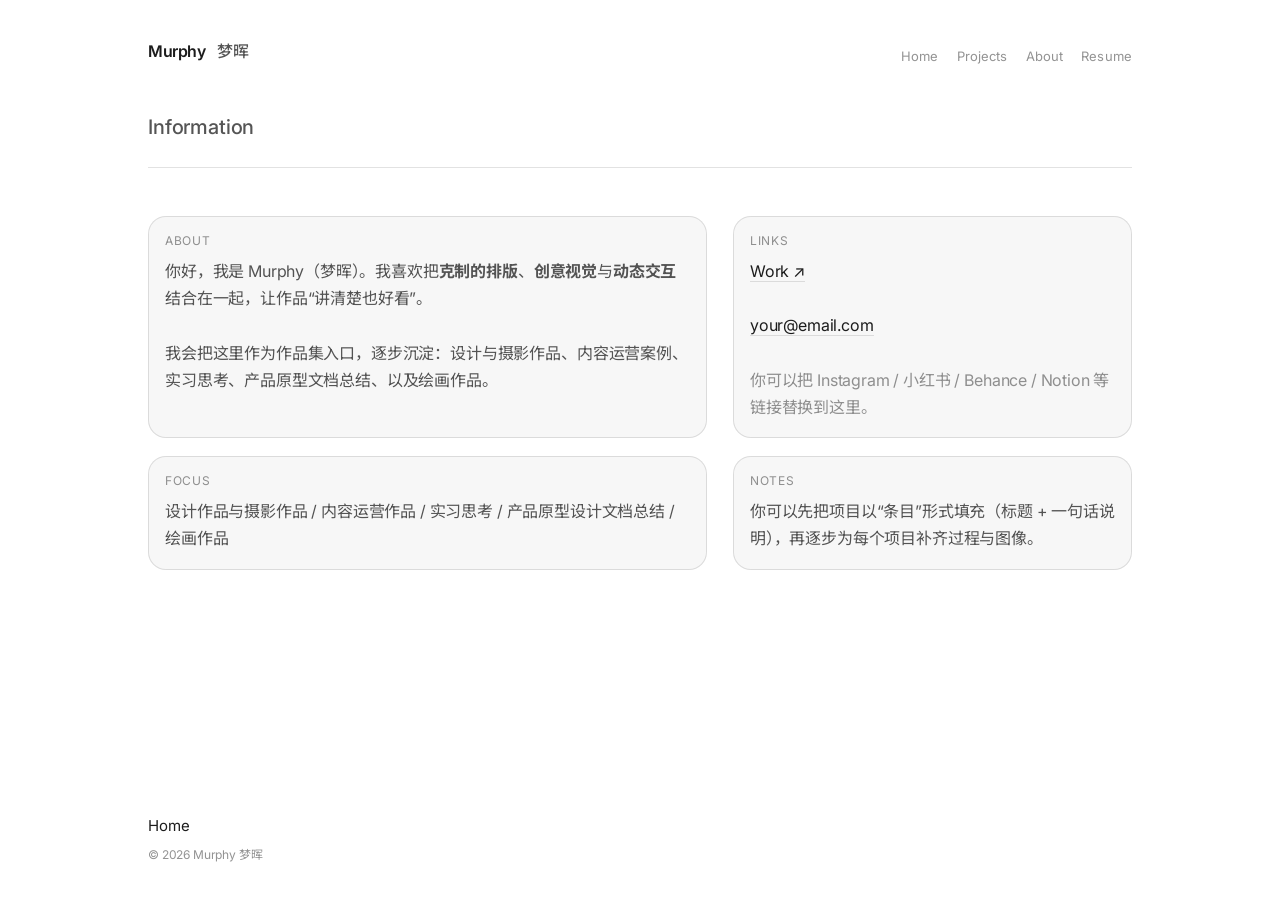
==== info.html @ 7d59a3fa "Add files via upload upload portfolio" ====
<!doctype html>
<html lang="zh-CN">
  <head>
    <meta charset="utf-8" />
    <meta name="viewport" content="width=device-width, initial-scale=1" />
    <title>Information — Murphy 梦晖</title>
    <meta name="description" content="Murphy 梦晖 — Information / 简介与联系" />
    <link rel="icon" href="./favicon.svg" type="image/svg+xml" />
    <link rel="preconnect" href="https://fonts.googleapis.com" />
    <link rel="preconnect" href="https://fonts.gstatic.com" crossorigin />
    <link
      href="https://fonts.googleapis.com/css2?family=Bebas+Neue&family=Inter:wght@300;400;500;600&family=Noto+Sans+SC:wght@300;400;500;600&display=swap"
      rel="stylesheet"
    />
    <link rel="stylesheet" href="./styles.css" />
  </head>
  <body data-page="info">
    <div class="cursor" id="cursor" aria-hidden="true"></div>
    <div class="pageFade" id="pageFade" aria-hidden="true"></div>

    <main class="shell">
      <header class="top">
        <div class="brand">
          <a class="brandLink magnetic" href="./index.html" data-cursor="hover">
            <span class="brandEn">Murphy</span>
            <span class="brandZh">梦晖</span>
          </a>
        </div>
        <nav class="topNav" aria-label="Primary">
          <a class="magnetic" data-cursor="hover" href="./index.html">Home</a>
          <a class="magnetic" data-cursor="hover" href="./work.html">Projects</a>
          <a class="magnetic" data-cursor="hover" href="./index.html#about">About</a>
          <a class="magnetic" data-cursor="hover" href="./resume.html">Resume</a>
        </nav>
      </header>

      <div class="pageTitle">Information</div>
      <div class="hr"></div>

      <section class="projectGrid" aria-label="About cards">
        <div class="card">
          <div class="cardTitle">ABOUT</div>
          <p>
            你好，我是 Murphy（梦晖）。我喜欢把<strong>克制的排版</strong>、<strong>创意视觉</strong>与<strong>动态交互</strong>结合在一起，让作品“讲清楚也好看”。
            <br /><br />
            我会把这里作为作品集入口，逐步沉淀：设计与摄影作品、内容运营案例、实习思考、产品原型文档总结、以及绘画作品。
          </p>
        </div>

        <div class="card">
          <div class="cardTitle">LINKS</div>
          <p>
            <a class="magnetic" data-cursor="hover" href="./work.html">Work ↗</a>
            <br /><br />
            <a class="magnetic" data-cursor="hover" href="mailto:your@email.com">your@email.com</a>
            <br /><br />
            <span style="color: var(--dim)">你可以把 Instagram / 小红书 / Behance / Notion 等链接替换到这里。</span>
          </p>
        </div>

        <div class="card">
          <div class="cardTitle">FOCUS</div>
          <p>
            设计作品与摄影作品 / 内容运营作品 / 实习思考 / 产品原型设计文档总结 / 绘画作品
          </p>
        </div>

        <div class="card">
          <div class="cardTitle">NOTES</div>
          <p>
            你可以先把项目以“条目”形式填充（标题 + 一句话说明），再逐步为每个项目补齐过程与图像。
          </p>
        </div>
      </section>

      <footer class="footer">
        <a class="navItem magnetic" href="./index.html" data-cursor="hover">Home</a>
        <div style="height: 10px"></div>
        <span>© <span id="year"></span> Murphy 梦晖</span>
      </footer>
    </main>

    <script src="./projects.js"></script>
    <script src="./main.js"></script>
  </body>
</html>
---- styles.css ----
:root{
  /* 参考 Field Day Sound：温和浅底 + 高对比黑字 + 霓虹强调色 */
  /* 稍微更“白”一点 */
  --bg: #ffffff;
  --fg: rgba(19,19,19,.96);
  --muted: rgba(19,19,19,.72);
  --dim: rgba(19,19,19,.46);
  --hair: rgba(19,19,19,.12);
  --accent: #ff49f6;
  --shadow: rgba(0,0,0,.18);
  --radius: 18px;
  --max: 1040px;
  --pad: 28px;
  --display: "Bebas Neue";
}

*{ box-sizing: border-box; }
html,body{ height:100%; }
body{
  margin:0;
  color: var(--fg);
  background: var(--bg);
  font-family: Inter, "Noto Sans SC", system-ui, -apple-system, Segoe UI, Roboto, Helvetica, Arial, sans-serif;
  letter-spacing: -0.01em;
  overflow-x:hidden;
}

/* 纯白背景：去掉弥散/噪点效果 */
body::before{ content:none; }
body::after{ content:none; }

.shell{
  max-width: var(--max);
  margin: 0 auto;
  padding: clamp(18px, 2.8vw, var(--pad));
  min-height: 100vh;
  display:flex;
  flex-direction:column;
}

.top{
  padding-top: 10px;
  display:flex;
  justify-content:space-between;
  align-items:flex-start;
  gap: 18px;
}

.brandLink{
  color: var(--fg);
  text-decoration:none;
  display:inline-flex;
  gap: 12px;
  align-items:baseline;
  border-bottom: 1px solid transparent;
  padding-bottom: 6px;
  transition: border-color .25s ease;
}
.brandLink:hover{ border-color: var(--hair); }
.brandEn{
  font-weight: 600;
  letter-spacing:-0.03em;
}
.brandZh{
  font-weight: 500;
  color: var(--muted);
}

.topNav{
  display:flex;
  gap: 18px;
  align-items:baseline;
  flex-wrap:wrap;
  justify-content:flex-end;
  padding-top: 4px;
}
.topNav a{
  color: var(--dim);
  text-decoration:none;
  font-size: 13px;
  letter-spacing: 0.01em;
  padding: 6px 0;
  border-bottom: 1px solid transparent;
  transition: color .2s ease, border-color .2s ease;
}
.topNav a:hover{
  color: var(--muted);
  border-bottom-color: var(--hair);
}
.topNav a[aria-current="page"]{
  color: var(--fg);
  border-bottom-color: rgba(19,19,19,.22);
}

.hero{ padding: clamp(34px, 7vw, 82px) 0 26px; }
.feed{ padding-top: 12px; }
.feedSection{
  padding: clamp(26px, 5vw, 64px) 0;
}
.embeddedProjects .workList{
  margin-top: 18px;
}
.embeddedProjects .catWall{
  padding-top: 6px;
}

/* Home Projects: hover 即出现图片预览的“版块卡片” */
.projCards{
  margin-top: 18px;
  display:grid;
  grid-template-columns: repeat(12, 1fr);
  gap: 16px;
}
.projCard{
  grid-column: span 6;
  display:block;
  text-decoration:none;
  color: var(--fg);
  border: 1px solid var(--hair);
  border-radius: var(--radius);
  background: #fff;
  overflow:hidden;
  transition: transform .35s cubic-bezier(.2,.9,.2,1), box-shadow .35s ease, border-color .35s ease;
}
.projCard:hover{
  transform: translateY(-2px);
  box-shadow: 0 26px 80px rgba(0,0,0,.14);
  border-color: rgba(19,19,19,.18);
}
.projMedia{
  height: 220px;
  background: linear-gradient(135deg, rgba(255,73,246,.14), rgba(40,120,255,.10));
  background-size: cover;
  background-position: center;
  opacity: 0;
  transform: scale(1.03);
  transition: opacity .22s ease, transform .5s cubic-bezier(.2,.9,.2,1);
}
.projCard:hover .projMedia{
  opacity: 1;
  transform: scale(1);
}
.projBody{
  padding: 14px 14px 16px;
  display:flex;
  flex-direction:column;
  gap: 8px;
}
.projTitle{
  font-size: 18px;
  letter-spacing: -0.02em;
  line-height: 1.25;
}
.projMeta{
  color: var(--dim);
  font-size: 12px;
  display:flex;
  gap: 10px;
  flex-wrap:wrap;
}
.projPill{
  border: 1px solid var(--hair);
  border-radius: 999px;
  padding: 5px 10px;
  background: rgba(19,19,19,.02);
}
@media (max-width: 860px){
  .projCard{ grid-column: span 12; }
  .projMedia{ height: 200px; }
}
.kicker{
  color: var(--dim);
  letter-spacing: .08em;
  text-transform: uppercase;
  font-size: 11px;
  margin-bottom: 18px;
}
.sectionTitle{
  display:flex;
  gap: 12px;
  align-items:baseline;
  font-size: 18px;
  color: var(--muted);
  letter-spacing: -0.02em;
}
.sectionHint{
  color: var(--dim);
  font-size: 12px;
}
.homeLinks{
  display:flex;
  flex-wrap:wrap;
  gap: 16px 18px;
  margin-top: 24px;
}
.heroTitle{
  margin:0;
  font-family: var(--display), Inter, "Noto Sans SC", system-ui, sans-serif;
  font-weight: 400;
  letter-spacing: -0.02em;
  line-height: .78;
}
.heroTitle .line{
  display:block;
  opacity:0;
  transform: translateY(10px);
}
.heroName{
  font-size: clamp(86px, 14vw, 198px);
  text-transform: uppercase;
}
.heroNameZh{
  margin-top: 10px;
  font-family: Inter, "Noto Sans SC", system-ui, sans-serif;
  font-weight: 500;
  letter-spacing: -0.06em;
  line-height: 1.0;
  font-size: clamp(34px, 5.2vw, 64px);
  text-transform: none;
}
.heroSub{
  margin: 18px 0 0;
  max-width: 56ch;
  color: var(--muted);
  line-height: 1.6;
  font-size: 16px;
}
.accent{ color: var(--fg); }

.nav{
  display:flex;
  flex-direction:column;
  gap: 14px;
  margin-top: 26px;
}
.navItem{
  color: var(--fg);
  text-decoration:none;
  font-size: 15px;
  width: fit-content;
  padding: 6px 0;
  border-bottom: 1px solid transparent;
  transition: border-color .25s ease, color .25s ease;
}
.navItem:hover{
  border-color: var(--hair);
  color: rgba(19,19,19,.98);
}

.footer{
  margin-top:auto;
  padding: 26px 0 10px;
  color: var(--dim);
  font-size: 12px;
}

/* Shared page bits */
.pageTitle{
  margin: 44px 0 10px;
  font-size: 20px;
  font-weight: 500;
  color: var(--muted);
}
.hr{
  height:1px;
  background: var(--hair);
  margin: 18px 0 26px;
}

/* Work page */
.filters{
  display:flex;
  flex-wrap:wrap;
  gap: 14px 16px;
  align-items:flex-end;
}
.filter{
  border: 0;
  background: transparent;
  color: var(--dim);
  padding: 10px 10px;
  border-radius: 12px;
  cursor:pointer;
  display:flex;
  gap: 10px;
  align-items:flex-end;
  transition: background .2s ease, color .2s ease;
}
.filter:hover{ background: rgba(19,19,19,.04); color: var(--muted); }
.filter[aria-pressed="true"]{
  background: rgba(19,19,19,.05);
  color: var(--fg);
}
.filters.asLinks .filter{
  text-decoration:none;
}
.filters.asLinks a.filter{
  display:inline-flex;
}
.stacked{
  display:flex;
  flex-direction:column;
  line-height: .9;
  font-weight: 600;
  letter-spacing: -0.06em;
  text-transform: lowercase;
  font-size: 12px;
}
.stacked span{ display:block; }
.count{
  font-size: 12px;
  color: var(--dim);
}

/* Field Day 风格：大字号分类入口（Projects 页） */
.catWall{
  display:flex;
  flex-direction:column;
  gap: clamp(22px, 3.2vw, 44px);
  padding: clamp(16px, 2.4vw, 28px) 0 0;
}
.catBtn{
  border:0;
  background:transparent;
  padding:0;
  text-align:left;
  cursor:pointer;
  display:flex;
  align-items:baseline;
  gap: 14px;
  width: fit-content;
}
.catWord{
  font-family: var(--display), Inter, "Noto Sans SC", system-ui, sans-serif;
  font-weight: 400;
  text-transform: uppercase;
  letter-spacing: -0.02em;
  line-height: .8;
  font-size: clamp(90px, 15vw, 240px);
  color: rgba(19,19,19,.92);
  display: inline-block;
  transform-origin: left center;
  transition: transform .28s cubic-bezier(.2,.9,.2,1), color .18s ease;
}
.catBtn[aria-pressed="true"] .catWord{ color: var(--accent); }
.catCount{ font-size: 12px; color: var(--dim); }
.catBtn:hover .catWord{
  transform: translateX(8px) scale(1.08);
  color: var(--accent);
}
.catBtn:hover .catCount{
  color: var(--muted);
}

.workList{
  margin-top: 44px;
  display:flex;
  flex-direction:column;
}
.workItem{
  padding: 12px 0;
  border-bottom: 0;
  display:flex;
  justify-content:space-between;
  gap: 24px;
  align-items:baseline;
}
.workLink{
  text-decoration:none;
  color: var(--fg);
  display:flex;
  flex-direction:column;
  gap: 8px;
  flex: 1;
  min-width: 0;
}
.workTitle{
  font-size: 18px;
  letter-spacing: -0.02em;
  line-height: 1.2;
}
.workSub{
  color: var(--dim);
  font-size: 13px;
}
.workArrow{
  color: var(--dim);
  white-space:nowrap;
  padding-top: 0;
}

/* Hover preview（模拟 Field Day Work 列表 hover 出图的感觉） */
.hoverPreview{
  position: fixed;
  width: 320px;
  height: 220px;
  border-radius: 14px;
  border: 1px solid var(--hair);
  background: rgba(237,236,232,.75);
  overflow:hidden;
  pointer-events:none;
  z-index: 45;
  opacity: 0;
  transform: translate3d(-50%, -50%, 0) scale(.98);
  transition: opacity .18s ease, transform .18s ease;
  box-shadow: 0 22px 70px rgba(0,0,0,.18);
}
.hoverPreview.isOn{
  opacity: 1;
  transform: translate3d(-50%, -50%, 0) scale(1);
}
.hoverPreview .img{
  width:100%;
  height:100%;
  display:block;
  background: linear-gradient(135deg, rgba(255,73,246,.16), rgba(40,120,255,.10));
  background-size: cover;
  background-position: center;
}
.hoverPreview .cap{
  position:absolute;
  left: 10px;
  right: 10px;
  bottom: 10px;
  font-size: 11px;
  color: rgba(19,19,19,.72);
  background: rgba(237,236,232,.78);
  border: 1px solid rgba(19,19,19,.12);
  border-radius: 999px;
  padding: 6px 10px;
  backdrop-filter: blur(6px);
  white-space: nowrap;
  overflow: hidden;
  text-overflow: ellipsis;
}

/* Home gallery */
.gallery{
  display:grid;
  grid-template-columns: repeat(12, 1fr);
  gap: 16px;
}
.tile{
  grid-column: span 6;
  height: 240px;
  border-radius: var(--radius);
  border: 1px solid var(--hair);
  background: rgba(255,255,255,.02);
  overflow:hidden;
  position:relative;
  text-decoration:none;
  color: var(--fg);
  box-shadow: 0 22px 70px rgba(0,0,0,.35);
}
.tileBg{
  position:absolute;
  inset:0;
  filter: saturate(1.1);
  transform: scale(1.02);
  transition: transform .55s cubic-bezier(.2,.9,.2,1);
}
.tile:hover .tileBg{ transform: scale(1.08); }
.tileMeta{
  position:absolute;
  left: 18px;
  right: 18px;
  bottom: 16px;
  display:flex;
  flex-direction:column;
  gap: 6px;
}
.tileTitle{
  font-size: 22px;
  letter-spacing: -0.04em;
}
.tileSub{
  color: var(--muted);
  font-size: 13px;
}
.g1{ background: radial-gradient(900px 520px at 20% 30%, rgba(255,73,246,.22), transparent 60%), linear-gradient(135deg, rgba(19,19,19,.04), rgba(19,19,19,.00)); }
.g2{ background: radial-gradient(760px 520px at 70% 35%, rgba(40,120,255,.18), transparent 60%), linear-gradient(135deg, rgba(19,19,19,.04), rgba(19,19,19,.00)); }
.g3{ background: radial-gradient(800px 520px at 35% 35%, rgba(255,180,120,.16), transparent 62%), linear-gradient(135deg, rgba(19,19,19,.04), rgba(19,19,19,.00)); }
.g4{ background: radial-gradient(900px 520px at 60% 30%, rgba(255,230,120,.16), transparent 62%), linear-gradient(135deg, rgba(19,19,19,.04), rgba(19,19,19,.00)); }
@media (max-width: 860px){
  .tile{ grid-column: span 12; height: 220px; }
}

.infoGrid{
  display:grid;
  grid-template-columns: 1fr 1fr;
  gap: 18px;
}
@media (max-width: 860px){
  .infoGrid{ grid-template-columns: 1fr; }
}

/* Home about row */
.aboutRow{
  display:grid;
  grid-template-columns: 280px 1fr;
  gap: 18px;
  align-items:start;
}
@media (max-width: 860px){
  .aboutRow{ grid-template-columns: 1fr; }
}
.avatarWrap{
  border: 1px solid var(--hair);
  border-radius: var(--radius);
  background: rgba(19,19,19,.03);
  overflow:hidden;
  box-shadow: 0 22px 70px rgba(0,0,0,.28);
}
.avatarImg{
  width: 100%;
  height: 320px;
  object-fit: cover;
  display:block;
  background: rgba(19,19,19,.03);
}
.avatarHint{
  padding: 12px 14px 14px;
  font-size: 12px;
  color: var(--dim);
  border-top: 1px solid var(--hair);
}
.aboutText.card{
  padding: 16px 16px;
}

/* Project page */
.projectHeader{
  margin-top: 30px;
  display:flex;
  flex-direction:column;
  gap: 14px;
}
.projectName{
  font-size: clamp(34px, 5.8vw, 70px);
  letter-spacing: -0.06em;
  line-height: 1.02;
  margin:0;
}
.projectDeck{
  color: var(--muted);
  line-height: 1.7;
  max-width: 70ch;
  margin:0;
}
.projectCover{
  margin-top: 22px;
  border-radius: var(--radius);
  border: 1px solid var(--hair);
  background: linear-gradient(135deg, rgba(255,73,246,.14), rgba(40,120,255,.10));
  height: min(48vh, 380px);
  box-shadow: 0 30px 80px var(--shadow);
  position:relative;
  overflow:hidden;
}
.projectCover::after{
  content:"";
  position:absolute;
  inset:-20%;
  background: radial-gradient(600px 360px at 30% 30%, rgba(255,255,255,.10), transparent 60%);
  transform: rotate(-8deg);
}
.projectGrid{
  margin-top: 22px;
  display:grid;
  grid-template-columns: 1.4fr 1fr;
  gap: 18px 26px;
}
@media (max-width: 860px){
  .projectGrid{ grid-template-columns: 1fr; }
}
.card{
  border: 1px solid var(--hair);
  border-radius: var(--radius);
  background: rgba(19,19,19,.03);
  padding: 16px 16px;
}
.cardTitle{
  margin:0 0 10px;
  font-size: 12px;
  color: var(--dim);
  letter-spacing: .06em;
  text-transform: uppercase;
}
.card p{ margin:0; color: var(--muted); line-height: 1.7; }
.card a{ color: var(--fg); text-decoration:none; border-bottom: 1px solid var(--hair); }
.card a:hover{ border-bottom-color: rgba(19,19,19,.34); }

/* Cursor + page fade */
.cursor{
  position:fixed;
  top:0; left:0;
  width: 12px; height: 12px;
  border-radius: 999px;
  background: rgba(0,0,0,.85);
  mix-blend-mode: difference;
  transform: translate(-50%, -50%);
  pointer-events:none;
  z-index: 50;
  opacity:0;
}
.cursor.isHover{
  width: 46px; height: 46px;
  background: rgba(0,0,0,.85);
}
.pageFade{
  position:fixed;
  inset:0;
  background: #000;
  opacity:0;
  pointer-events:none;
  transition: opacity .35s ease;
  z-index: 40;
}
.pageFade.isOn{ opacity:1; }

@media (pointer: coarse){
  .cursor{ display:none; }
}

@media (prefers-reduced-motion: reduce){
  *{ scroll-behavior:auto !important; transition:none !important; animation:none !important; }
  body::after{ opacity: .12; }
}

/* Scroll-triggered reveals */
[data-animate="fade"]{
  opacity: 0;
  transform: translateY(14px);
}
[data-animate].isIn{
  opacity: 1;
  transform: translateY(0);
  transition: opacity .55s ease, transform .55s ease;
}
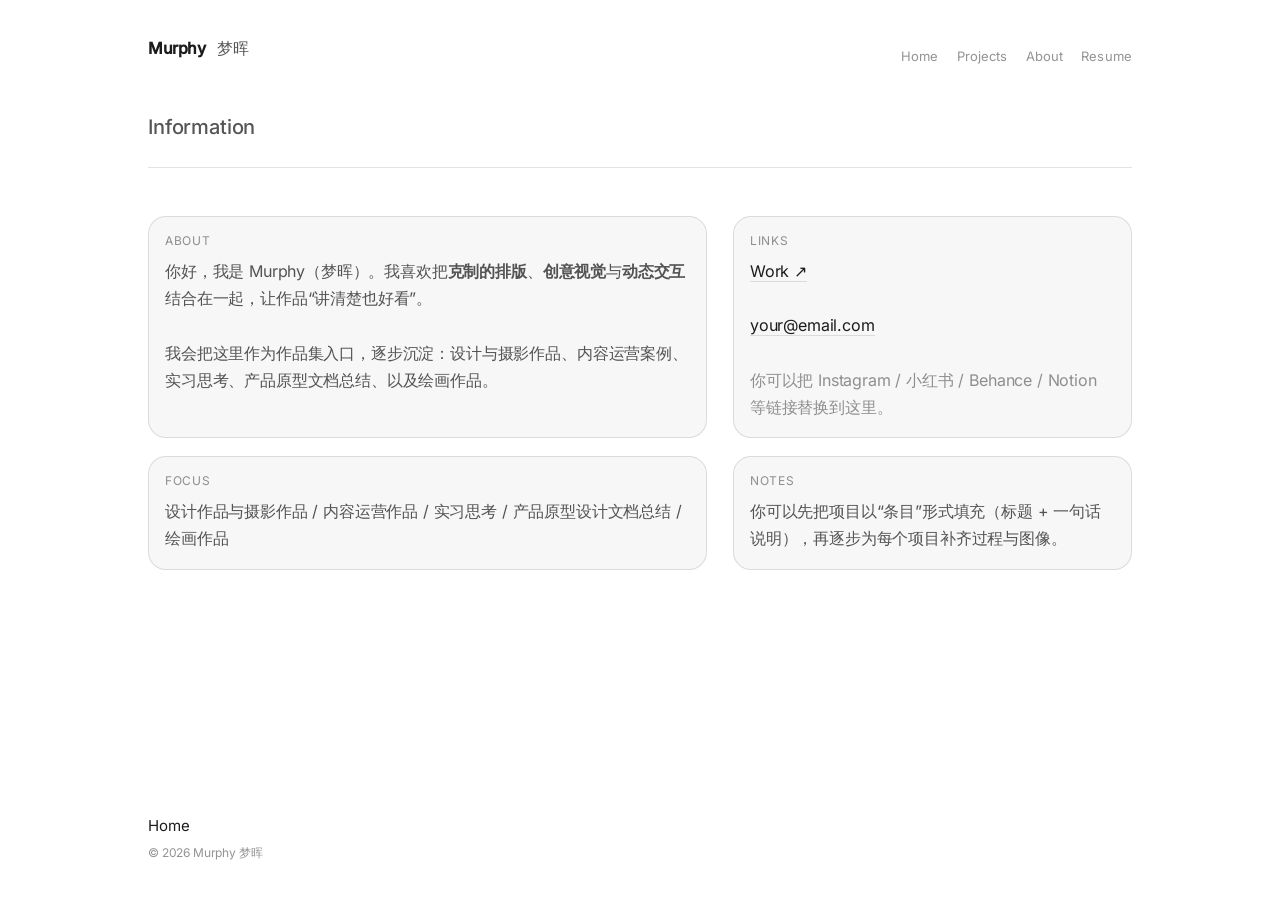
==== commit ef53e363: "Add files via upload" ====
--- a/info.html
+++ b/info.html
@@ -6,12 +6,7 @@
     <title>Information — Murphy 梦晖</title>
     <meta name="description" content="Murphy 梦晖 — Information / 简介与联系" />
     <link rel="icon" href="./favicon.svg" type="image/svg+xml" />
-    <link rel="preconnect" href="https://fonts.googleapis.com" />
-    <link rel="preconnect" href="https://fonts.gstatic.com" crossorigin />
-    <link
-      href="https://fonts.googleapis.com/css2?family=Bebas+Neue&family=Inter:wght@300;400;500;600&family=Noto+Sans+SC:wght@300;400;500;600&display=swap"
-      rel="stylesheet"
-    />
+    <link rel="stylesheet" href="./fonts.css" />
     <link rel="stylesheet" href="./styles.css" />
   </head>
   <body data-page="info">
--- a/fonts.css
+++ b/fonts.css
@@ -0,0 +1,46 @@
+/* 本地字体（离线/不走 Google Fonts），用于解决加载超时问题。
+   ⚠️ 为了避免仍然“超时”，这里只保留当前页面实际用到的最小集合，并只引用 woff2（体积更小）。 */
+
+/* Space Grotesk（主视觉与英文） */
+@font-face{
+  font-family: "Space Grotesk";
+  font-style: normal;
+  font-weight: 300;
+  font-display: swap;
+  src: url("./assets/fonts/space-grotesk/files/space-grotesk-latin-300-normal.woff2") format("woff2");
+}
+@font-face{
+  font-family: "Space Grotesk";
+  font-style: normal;
+  font-weight: 600;
+  font-display: swap;
+  src: url("./assets/fonts/space-grotesk/files/space-grotesk-latin-600-normal.woff2") format("woff2");
+}
+
+/* Bebas Neue（Work 分类大字） */
+@font-face{
+  font-family: "Bebas Neue";
+  font-style: normal;
+  font-weight: 400;
+  font-display: swap;
+  src: url("./assets/fonts/bebas-neue/files/bebas-neue-latin-400-normal.woff2") format("woff2");
+}
+
+/* Inter（正文/界面小字） */
+@font-face{
+  font-family: "Inter";
+  font-style: normal;
+  font-weight: 400;
+  font-display: swap;
+  src: url("./assets/fonts/inter/files/inter-latin-400-normal.woff2") format("woff2");
+}
+@font-face{
+  font-family: "Inter";
+  font-style: normal;
+  font-weight: 500;
+  font-display: swap;
+  src: url("./assets/fonts/inter/files/inter-latin-500-normal.woff2") format("woff2");
+}
+
+/* 中文不再强制下载 Noto Sans SC（文件巨大，容易导致加载慢/超时）
+   直接用系统中文字体回退（PingFang SC / Microsoft YaHei 等） */
--- a/styles.css
+++ b/styles.css
@@ -29,6 +29,8 @@
 body::before{ content:none; }
 body::after{ content:none; }
 
+/* 首页：按你的最新需求，移除底层细边框与前层人脸（保留胶囊名字主视觉） */
+
 .shell{
   max-width: var(--max);
   margin: 0 auto;
@@ -93,6 +95,14 @@
 }
 
 .hero{ padding: clamp(34px, 7vw, 82px) 0 26px; }
+.hero{
+  min-height: 92vh;
+  display:flex;
+  flex-direction:column;
+  justify-content:center;
+  align-items:center;
+  text-align:center;
+}
 .feed{ padding-top: 12px; }
 .feedSection{
   padding: clamp(26px, 5vw, 64px) 0;
@@ -102,6 +112,19 @@
 }
 .embeddedProjects .catWall{
   padding-top: 6px;
+}
+
+/* Projects：左侧大类别，右侧项目入口（hover 出现） */
+.projectsSplit{
+  display:grid;
+  grid-template-columns: minmax(360px, 1fr) minmax(320px, 520px);
+  gap: clamp(18px, 3vw, 36px);
+  align-items:start;
+}
+.projectsSplit .workList{ margin-top: 0; }
+@media (max-width: 980px){
+  .projectsSplit{ grid-template-columns: 1fr; }
+  .projectsSplit .workList{ margin-top: 26px; }
 }
 
 /* Home Projects: hover 即出现图片预览的“版块卡片” */
@@ -168,12 +191,26 @@
   .projCard{ grid-column: span 12; }
   .projMedia{ height: 200px; }
 }
-.kicker{
-  color: var(--dim);
-  letter-spacing: .08em;
+.slogan{
+  color: var(--dim);
+  margin-bottom: 20px;
+  max-width: 86ch;
+}
+.sloganEn{
+  font-size: 12px;
+  font-family: "Space Grotesk", Inter, system-ui, sans-serif;
+  font-style: italic;
+  font-weight: 300;
+  letter-spacing: .04em;
   text-transform: uppercase;
-  font-size: 11px;
-  margin-bottom: 18px;
+}
+.sloganZh{
+  margin-top: 8px;
+  font-size: 12px;
+  font-family: "Space Grotesk", Inter, "Noto Sans SC", system-ui, sans-serif;
+  font-style: italic;
+  font-weight: 300;
+  letter-spacing: .06em;
 }
 .sectionTitle{
   display:flex;
@@ -195,32 +232,134 @@
 }
 .heroTitle{
   margin:0;
-  font-family: var(--display), Inter, "Noto Sans SC", system-ui, sans-serif;
-  font-weight: 400;
-  letter-spacing: -0.02em;
-  line-height: .78;
+  font-family: "Space Grotesk", Inter, "Noto Sans SC", system-ui, sans-serif;
+  font-weight: 600;
+  letter-spacing: -0.06em;
+  line-height: 1;
 }
 .heroTitle .line{
   display:block;
   opacity:0;
   transform: translateY(10px);
 }
-.heroName{
-  font-size: clamp(86px, 14vw, 198px);
+.nameCapsule{
+  width: min(1240px, 94vw);
+  aspect-ratio: 3.9 / 1;
+  border: 1px solid rgba(19,19,19,.55);
+  border-radius: 999px;
+  display:flex;
+  align-items:center;
+  justify-content:center;
+  background: rgba(255,255,255,.96);
+  position: relative;
+  box-shadow: 0 22px 70px rgba(0,0,0,.06);
+  transform: translate3d(calc(var(--nameX, 0) * 1px), calc(var(--nameY, 0) * 1px), 0) scale(calc(1 + (var(--nameS, 0) * .001)));
+  transition: box-shadow .35s ease, border-color .35s ease;
+  overflow: hidden;
+  /* 左右边缘淡出（参考图那种“更高级”的边缘虚化） */
+  -webkit-mask-image: linear-gradient(to right, transparent 0%, #000 14%, #000 86%, transparent 100%);
+  mask-image: linear-gradient(to right, transparent 0%, #000 14%, #000 86%, transparent 100%);
+}
+.nameCapsule::after{
+  content:"";
+  position:absolute;
+  inset: 9px;
+  border: 1px solid rgba(19,19,19,.12);
+  border-radius: 999px;
+  pointer-events:none;
+}
+.nameMarquee{
+  width: 100%;
+  display:flex;
+  align-items:center;
+  justify-content:flex-start;
+  gap: 0;
+  white-space: nowrap;
+  /* 默认不播放：等页面进入后再慢慢开始 */
+}
+.nameInner{
+  display:inline-flex;
+  align-items:baseline;
+  width: max-content;
+  will-change: transform;
+  /* 更慢的滚动速度 */
+  animation: nameMarquee 58s linear infinite;
+  animation-play-state: paused;
+}
+.nameTrack{
+  display:inline-flex;
+  align-items:baseline;
+  gap: 28px;
+  padding-left: 28px;
+}
+.nameTrack .w{
+  font-family: "Space Grotesk", Inter, "Noto Sans SC", system-ui, sans-serif;
+  font-weight: 300; /* 更细 */
+  /* 小约五分之一（≈0.8x），避免过大 */
+  font-size: clamp(166px, 26vw, 344px);
   text-transform: uppercase;
+  letter-spacing: -0.11em;
+  line-height: .8;
+  color: rgba(19,19,19,.92);
+  position: relative;
+  display: inline-block;
+}
+/* 粉色“噪点拖影”：用同字叠加 + SVG turbulence 产生颗粒感 */
+.nameTrack .w::before,
+.nameTrack .w::after{
+  content: attr(data-t);
+  position: absolute;
+  top: 0;
+  left: 0;
+  pointer-events: none;
+  color: var(--accent);
+  /* 轻微“脱尾”：尾部渐隐（往右淡出） */
+  -webkit-mask-image: linear-gradient(to right, #000 0%, #000 55%, transparent 100%);
+  mask-image: linear-gradient(to right, #000 0%, #000 55%, transparent 100%);
+  filter: url(#pinkNoise) blur(0.6px);
+  mix-blend-mode: multiply;
+}
+.nameTrack .w::before{
+  opacity: .20;
+  transform: translateX(16px);
+}
+.nameTrack .w::after{
+  opacity: .08;
+  transform: translateX(32px);
+  filter: url(#pinkNoise) blur(1.15px);
+}
+.nameTrack .sep{
+  font-family: "Space Grotesk", Inter, system-ui, sans-serif;
+  font-weight: 300;
+  font-size: clamp(34px, 4vw, 52px);
+  color: rgba(19,19,19,.30);
+  transform: translateY(-.08em);
+}
+.nameTrack.clone{ }
+
+/* 进入页面后才开始播放（慢慢触发） */
+body.isMarqueeOn .nameInner{
+  animation-play-state: running;
+}
+
+@keyframes nameMarquee{
+  0%{ transform: translateX(0); }
+  100%{ transform: translateX(-50%); }
 }
 .heroNameZh{
-  margin-top: 10px;
-  font-family: Inter, "Noto Sans SC", system-ui, sans-serif;
-  font-weight: 500;
+  /* 往下放一点，避免被上方滚动主视觉遮挡 */
+  margin-top: 34px;
+  font-family: "Space Grotesk", Inter, "Noto Sans SC", system-ui, sans-serif;
+  font-weight: 300;
+  font-style: italic;
   letter-spacing: -0.06em;
   line-height: 1.0;
-  font-size: clamp(34px, 5.2vw, 64px);
-  text-transform: none;
+  font-size: clamp(22px, 3.4vw, 34px);
+  color: var(--muted);
 }
 .heroSub{
   margin: 18px 0 0;
-  max-width: 56ch;
+  max-width: 66ch;
   color: var(--muted);
   line-height: 1.6;
   font-size: 16px;
@@ -336,16 +475,17 @@
   text-transform: uppercase;
   letter-spacing: -0.02em;
   line-height: .8;
-  font-size: clamp(90px, 15vw, 240px);
+  /* 更强的视觉冲击 */
+  font-size: clamp(110px, 18vw, 320px);
   color: rgba(19,19,19,.92);
   display: inline-block;
   transform-origin: left center;
-  transition: transform .28s cubic-bezier(.2,.9,.2,1), color .18s ease;
+  transition: transform .28s cubic-bezier(.2,.9,.2,1), color .18s ease, letter-spacing .28s ease;
 }
 .catBtn[aria-pressed="true"] .catWord{ color: var(--accent); }
 .catCount{ font-size: 12px; color: var(--dim); }
 .catBtn:hover .catWord{
-  transform: translateX(8px) scale(1.08);
+  transform: translateX(12px) scale(1.12);
   color: var(--accent);
 }
 .catBtn:hover .catCount{
@@ -356,6 +496,13 @@
   margin-top: 44px;
   display:flex;
   flex-direction:column;
+}
+.workList.isSwitching{
+  opacity: 0;
+  transform: translateY(12px);
+}
+.workList{
+  transition: opacity .18s ease, transform .18s ease;
 }
 .workItem{
   padding: 12px 0;
@@ -380,8 +527,26 @@
   line-height: 1.2;
 }
 .workSub{
-  color: var(--dim);
+  display:none; /* 小标题不再常驻显示 */
+}
+.workRight{
+  display:flex;
+  align-items:baseline;
+  gap: 12px;
+  justify-content:flex-end;
+  flex: 0 0 auto;
+}
+.workMeta{
   font-size: 13px;
+  color: var(--dim);
+  opacity: 0;
+  transform: translateX(-8px);
+  transition: opacity .18s ease, transform .18s ease;
+  white-space: nowrap;
+}
+.workItem.isHoveringItem .workMeta{
+  opacity: 1;
+  transform: translateX(0);
 }
 .workArrow{
   color: var(--dim);
@@ -432,6 +597,8 @@
   white-space: nowrap;
   overflow: hidden;
   text-overflow: ellipsis;
+  /* 不在浮层底部显示标题 */
+  display:none;
 }
 
 /* Home gallery */
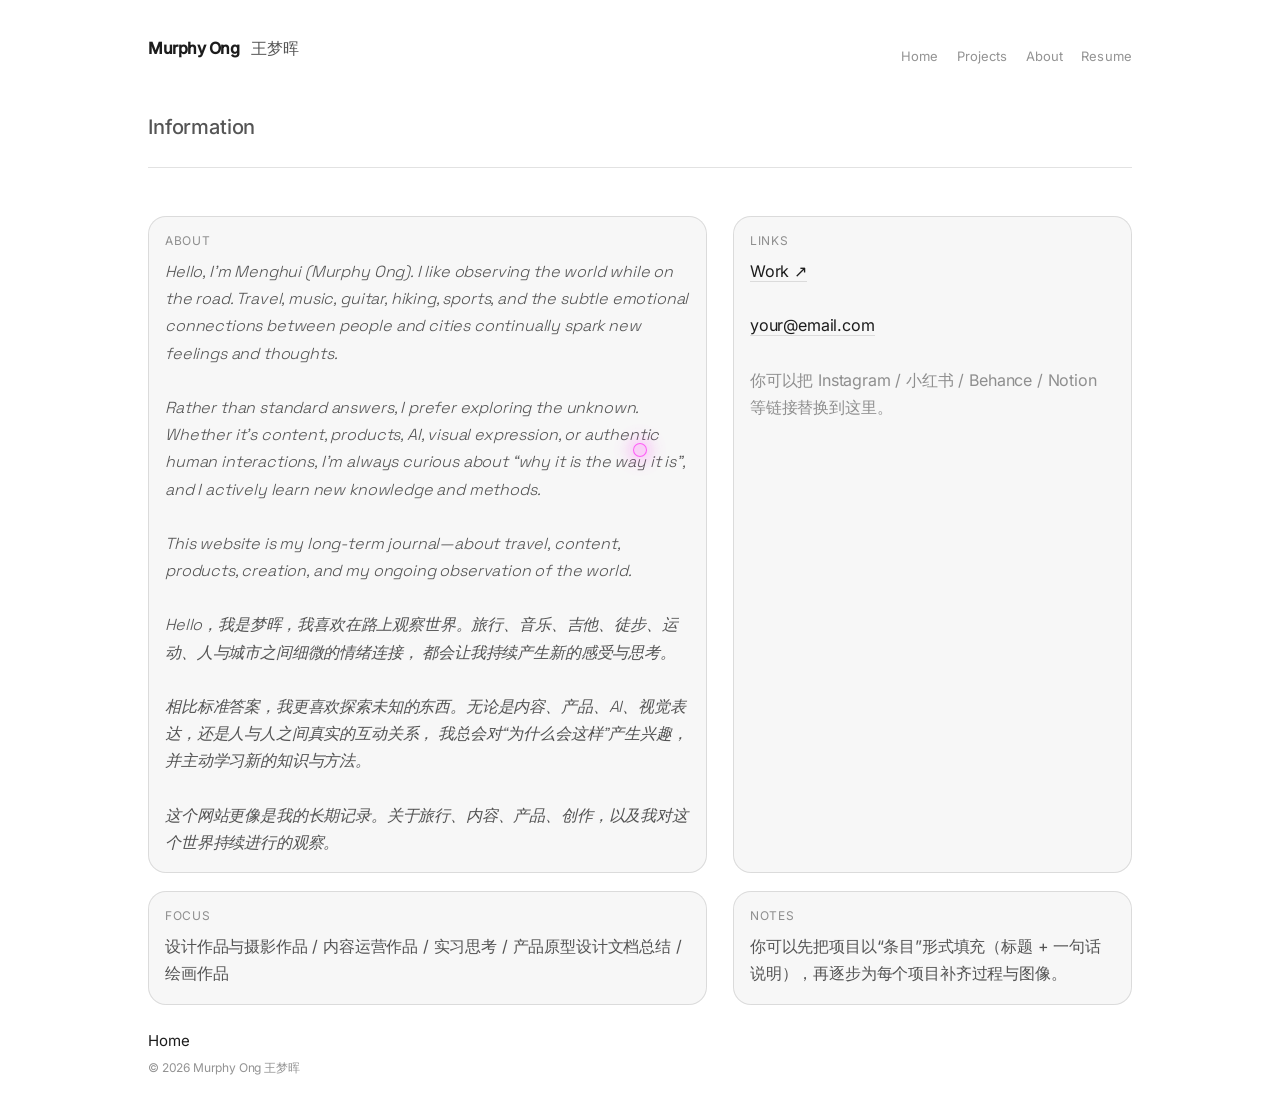
==== commit ccc16146: "Add files via upload" ====
--- a/info.html
+++ b/info.html
@@ -3,11 +3,11 @@
   <head>
     <meta charset="utf-8" />
     <meta name="viewport" content="width=device-width, initial-scale=1" />
-    <title>Information — Murphy 梦晖</title>
-    <meta name="description" content="Murphy 梦晖 — Information / 简介与联系" />
+    <title>Information — Murphy Ong 王梦晖</title>
+    <meta name="description" content="Murphy Ong 王梦晖 — Information / 简介与联系" />
     <link rel="icon" href="./favicon.svg" type="image/svg+xml" />
-    <link rel="stylesheet" href="./fonts.css" />
-    <link rel="stylesheet" href="./styles.css" />
+    <link rel="stylesheet" href="./fonts.css?v=20260514_4" />
+    <link rel="stylesheet" href="./styles.css?v=20260514_4" />
   </head>
   <body data-page="info">
     <div class="cursor" id="cursor" aria-hidden="true"></div>
@@ -17,8 +17,8 @@
       <header class="top">
         <div class="brand">
           <a class="brandLink magnetic" href="./index.html" data-cursor="hover">
-            <span class="brandEn">Murphy</span>
-            <span class="brandZh">梦晖</span>
+            <span class="brandEn">Murphy Ong</span>
+            <span class="brandZh">王梦晖</span>
           </a>
         </div>
         <nav class="topNav" aria-label="Primary">
@@ -35,10 +35,29 @@
       <section class="projectGrid" aria-label="About cards">
         <div class="card">
           <div class="cardTitle">ABOUT</div>
-          <p>
-            你好，我是 Murphy（梦晖）。我喜欢把<strong>克制的排版</strong>、<strong>创意视觉</strong>与<strong>动态交互</strong>结合在一起，让作品“讲清楚也好看”。
+          <p class="bioCopy">
+            <span class="bioEn">
+              Hello, I’m Menghui (Murphy Ong). I like observing the world while on the road.
+              Travel, music, guitar, hiking, sports, and the subtle emotional connections between people and cities
+              continually spark new feelings and thoughts.
+              <br /><br />
+              Rather than standard answers, I prefer exploring the unknown. Whether it’s content, products, AI,
+              visual expression, or authentic human interactions, I’m always curious about “why it is the way it is”,
+              and I actively learn new knowledge and methods.
+              <br /><br />
+              This website is my long-term journal—about travel, content, products, creation,
+              and my ongoing observation of the world.
+            </span>
             <br /><br />
-            我会把这里作为作品集入口，逐步沉淀：设计与摄影作品、内容运营案例、实习思考、产品原型文档总结、以及绘画作品。
+            <span class="bioZh">
+              Hello，我是梦晖，我喜欢在路上观察世界。旅行、音乐、吉他、徒步、运动、人与城市之间细微的情绪连接，
+              都会让我持续产生新的感受与思考。
+              <br /><br />
+              相比标准答案，我更喜欢探索未知的东西。无论是内容、产品、AI、视觉表达，还是人与人之间真实的互动关系，
+              我总会对“为什么会这样”产生兴趣，并主动学习新的知识与方法。
+              <br /><br />
+              这个网站更像是我的长期记录。关于旅行、内容、产品、创作，以及我对这个世界持续进行的观察。
+            </span>
           </p>
         </div>
 
@@ -71,11 +90,11 @@
       <footer class="footer">
         <a class="navItem magnetic" href="./index.html" data-cursor="hover">Home</a>
         <div style="height: 10px"></div>
-        <span>© <span id="year"></span> Murphy 梦晖</span>
+        <span>© <span id="year"></span> Murphy Ong 王梦晖</span>
       </footer>
     </main>
 
-    <script src="./projects.js"></script>
-    <script src="./main.js"></script>
+    <script src="./projects.js?v=20260514_4"></script>
+    <script src="./main.js?v=20260514_4"></script>
   </body>
 </html>
--- a/styles.css
+++ b/styles.css
@@ -24,6 +24,56 @@
   letter-spacing: -0.01em;
   overflow-x:hidden;
 }
+@media (pointer: fine){
+  /* 使用自定义光标时隐藏系统光标 */
+  body{ cursor: none; }
+}
+
+/* Home：从 Hero 滑到 Projects 的“桥接”交互（轻量） */
+body.hasBridge{ --bridge: 0; }
+body.hasBridge .hero{
+  transform: translateY(calc(var(--bridge) * -52px));
+  opacity: calc(1 - (var(--bridge) * 0.38));
+}
+body.hasBridge .hero .nameCapsule{
+  transform: translateZ(0) scale(calc(1 - (var(--bridge) * 0.075)));
+  filter: blur(calc(var(--bridge) * 2.2px));
+  transition: filter .12s ease;
+}
+body.hasBridge #projects{
+  /* 越接近 Projects 越“抬起来” */
+  transform: translateY(calc((1 - var(--bridge)) * 56px));
+}
+body.hasBridge #projects .sectionTitle{
+  opacity: calc(0.35 + (var(--bridge) * 0.65));
+}
+body.hasBridge #projects .hr{
+  transform-origin: center;
+  transform: scaleX(calc(0.7 + (var(--bridge) * 0.3)));
+}
+
+/* 接近 Projects 时增加一点主题粉色“能量感” */
+body.hasBridge #projects{
+  position: relative;
+}
+body.hasBridge #projects::before{
+  content:"";
+  position:absolute;
+  left: 50%;
+  top: 22px;
+  width: min(920px, 92vw);
+  height: 220px;
+  transform: translateX(-50%);
+  background: radial-gradient(closest-side, rgba(255,73,246,.18), rgba(255,73,246,0) 70%);
+  filter: blur(14px);
+  opacity: calc(var(--bridge) * 0.9);
+  pointer-events:none;
+  z-index: 0;
+}
+body.hasBridge #projects > *{
+  position: relative;
+  z-index: 1;
+}
 
 /* 纯白背景：去掉弥散/噪点效果 */
 body::before{ content:none; }
@@ -118,13 +168,44 @@
 .projectsSplit{
   display:grid;
   grid-template-columns: minmax(360px, 1fr) minmax(320px, 520px);
+  /* 让右侧列表能够“和某个类别行对齐” */
+  grid-auto-rows: min-content;
   gap: clamp(18px, 3vw, 36px);
   align-items:start;
 }
 .projectsSplit .workList{ margin-top: 0; }
+.projectsSplit .catWall{ display: contents; }
+.projectsSplit .catBtn{ grid-column: 1; }
+.projectsSplit .workList{
+  grid-column: 2;
+  grid-row-start: 1;
+  padding-top: 10px; /* 让右侧列表更像“跟在大标题后面” */
+  /* 默认隐藏时不占高度，避免 Projects 与 About 之间出现大段空白 */
+  max-height: 0;
+  overflow: hidden;
+  opacity: 0;
+  transform: translateX(14px);
+  pointer-events: none;
+  transition: opacity .22s ease, transform .22s ease, max-height .28s ease;
+}
+.projectsSplit.isListOn .workList{
+  max-height: 2000px;
+  opacity: 1;
+  transform: translateX(0);
+  pointer-events: auto;
+}
 @media (max-width: 980px){
   .projectsSplit{ grid-template-columns: 1fr; }
-  .projectsSplit .workList{ margin-top: 26px; }
+  .projectsSplit .catWall{ display:block; }
+  .projectsSplit .workList{
+    grid-column: 1;
+    grid-row: auto !important;
+    margin-top: 26px;
+    padding-top: 0;
+    opacity: 1;
+    transform: none;
+    pointer-events: auto;
+  }
 }
 
 /* Home Projects: hover 即出现图片预览的“版块卡片” */
@@ -363,6 +444,9 @@
   color: var(--muted);
   line-height: 1.6;
   font-size: 16px;
+  font-family: "Space Grotesk", Inter, "Noto Sans SC", system-ui, sans-serif;
+  font-weight: 300;
+  font-style: italic;
 }
 .accent{ color: var(--fg); }
 
@@ -672,27 +756,112 @@
   .aboutRow{ grid-template-columns: 1fr; }
 }
 .avatarWrap{
-  border: 1px solid var(--hair);
-  border-radius: var(--radius);
-  background: rgba(19,19,19,.03);
-  overflow:hidden;
-  box-shadow: 0 22px 70px rgba(0,0,0,.28);
+  border: 0;
+  border-radius: 0;
+  background: transparent;
+  overflow: hidden;
+  box-shadow: none;
+  display:flex;
+  flex-direction:column;
+  perspective: 900px;
+}
+.avatarTilt{
+  display:flex;
+  flex-direction:column;
+  transform: rotateX(0deg) rotateY(0deg);
+  transform-style: preserve-3d;
+  will-change: transform;
+  transition: transform .25s ease;
+}
+.avatarWrap.isTilting .avatarTilt{
+  transition: transform .08s linear;
 }
 .avatarImg{
   width: 100%;
-  height: 320px;
-  object-fit: cover;
+  /* 不裁剪：完整显示图片 */
+  object-fit: contain;
   display:block;
-  background: rgba(19,19,19,.03);
-}
-.avatarHint{
-  padding: 12px 14px 14px;
-  font-size: 12px;
-  color: var(--dim);
-  border-top: 1px solid var(--hair);
-}
+  background: transparent;
+  backface-visibility: hidden;
+}
+.avatarWrap .avatarImg + .avatarImg{
+  border-top: 0;
+}
+/* 高度将由 JS 动态匹配右侧文字高度（两张图总高=右侧文字高） */
 .aboutText.card{
-  padding: 16px 16px;
+  padding: 0;
+  border: 0;
+  border-radius: 0;
+  background: transparent;
+}
+.bioCopy{
+  font-family: "Space Grotesk", Inter, system-ui, -apple-system, Segoe UI, Roboto, Helvetica, Arial, "PingFang SC",
+    "Microsoft YaHei", sans-serif;
+  font-weight: 300;
+  letter-spacing: -0.01em;
+}
+.bioEn{
+  font-style: italic;
+}
+.bioZh{
+  font-style: italic;
+}
+.bioQuote{
+  font-style: italic;
+  letter-spacing: -0.02em;
+}
+
+/* About：中文段落右对齐（英文仍保持原样） */
+#about .aboutText{
+  text-align: right;
+}
+#about .bioZh{
+  display:block;
+  text-align:right;
+}
+
+/* Home > Information：CONTACT 卡片居中、英文、非斜体 */
+.contactCard{
+  grid-column: 1 / -1;
+  justify-self: center;
+  text-align: center;
+  max-width: 560px;
+  background: transparent;
+}
+.contactCard .bioCopy{
+  font-style: normal;
+}
+
+/* 音波跳跃（Information 上方） */
+.contactWave{
+  width: min(520px, 86vw);
+  height: 44px;
+  margin: 6px auto 18px;
+  display:flex;
+  align-items:flex-end;
+  justify-content:center;
+  gap: 6px;
+}
+.waveBar{
+  width: 6px;
+  height: 10px;
+  border-radius: 999px;
+  background: rgba(255,73,246,.34);
+  border: 1px solid rgba(255,73,246,.72);
+  box-shadow:
+    0 0 10px rgba(255,73,246,.26),
+    0 0 22px rgba(255,73,246,.14);
+  transform-origin: center bottom;
+  animation: waveJump 1.05s ease-in-out infinite;
+  animation-delay: calc(var(--i) * -0.06s);
+}
+@keyframes waveJump{
+  0%, 100%{ transform: scaleY(.35); opacity: .65; }
+  35%{ transform: scaleY(1.65); opacity: 1; }
+  60%{ transform: scaleY(.75); opacity: .85; }
+}
+@media (prefers-reduced-motion: reduce){
+  .waveBar{ animation: none; transform: scaleY(.8); opacity: .75; }
 }
 
 /* Project page */
@@ -746,6 +915,25 @@
   background: rgba(19,19,19,.03);
   padding: 16px 16px;
 }
+.resumeTopCard{
+  border: 0;
+  border-radius: 0;
+  background: transparent;
+  padding: 0;
+}
+.resumeFull{
+  margin-top: 22px;
+  width: 100%;
+  /* 尽量撑满可视区域：减去上方 header/title/卡片占用 */
+  height: clamp(680px, calc(100vh - 240px), 1400px);
+}
+.resumeFull embed{
+  width: 100%;
+  height: 100%;
+  border: 0;
+  display: block;
+  background: #fff;
+}
 .cardTitle{
   margin:0 0 10px;
   font-size: 12px;
@@ -761,18 +949,37 @@
 .cursor{
   position:fixed;
   top:0; left:0;
-  width: 12px; height: 12px;
+  width: 14px; height: 14px;
   border-radius: 999px;
-  background: rgba(0,0,0,.85);
-  mix-blend-mode: difference;
+  background: rgba(255,73,246,.14);
+  border: 1px solid rgba(255,73,246,.88);
+  box-shadow:
+    0 0 14px rgba(255,73,246,.28),
+    0 0 28px rgba(255,73,246,.16);
+  mix-blend-mode: normal;
   transform: translate(-50%, -50%);
   pointer-events:none;
   z-index: 50;
   opacity:0;
+  transition: width .18s ease, height .18s ease, background .18s ease, border-color .18s ease, box-shadow .18s ease;
+}
+.cursor::after{
+  content:"";
+  position:absolute;
+  inset: -18px;
+  border-radius: 999px;
+  background: radial-gradient(circle, rgba(255,73,246,.26), rgba(255,73,246,0) 62%);
+  filter: blur(6px);
+  opacity: .65;
+  pointer-events:none;
 }
 .cursor.isHover{
-  width: 46px; height: 46px;
-  background: rgba(0,0,0,.85);
+  width: 34px; height: 34px;
+  background: rgba(255,73,246,.10);
+  border-color: rgba(255,73,246,.72);
+  box-shadow:
+    0 0 18px rgba(255,73,246,.30),
+    0 0 44px rgba(255,73,246,.18);
 }
 .pageFade{
   position:fixed;
